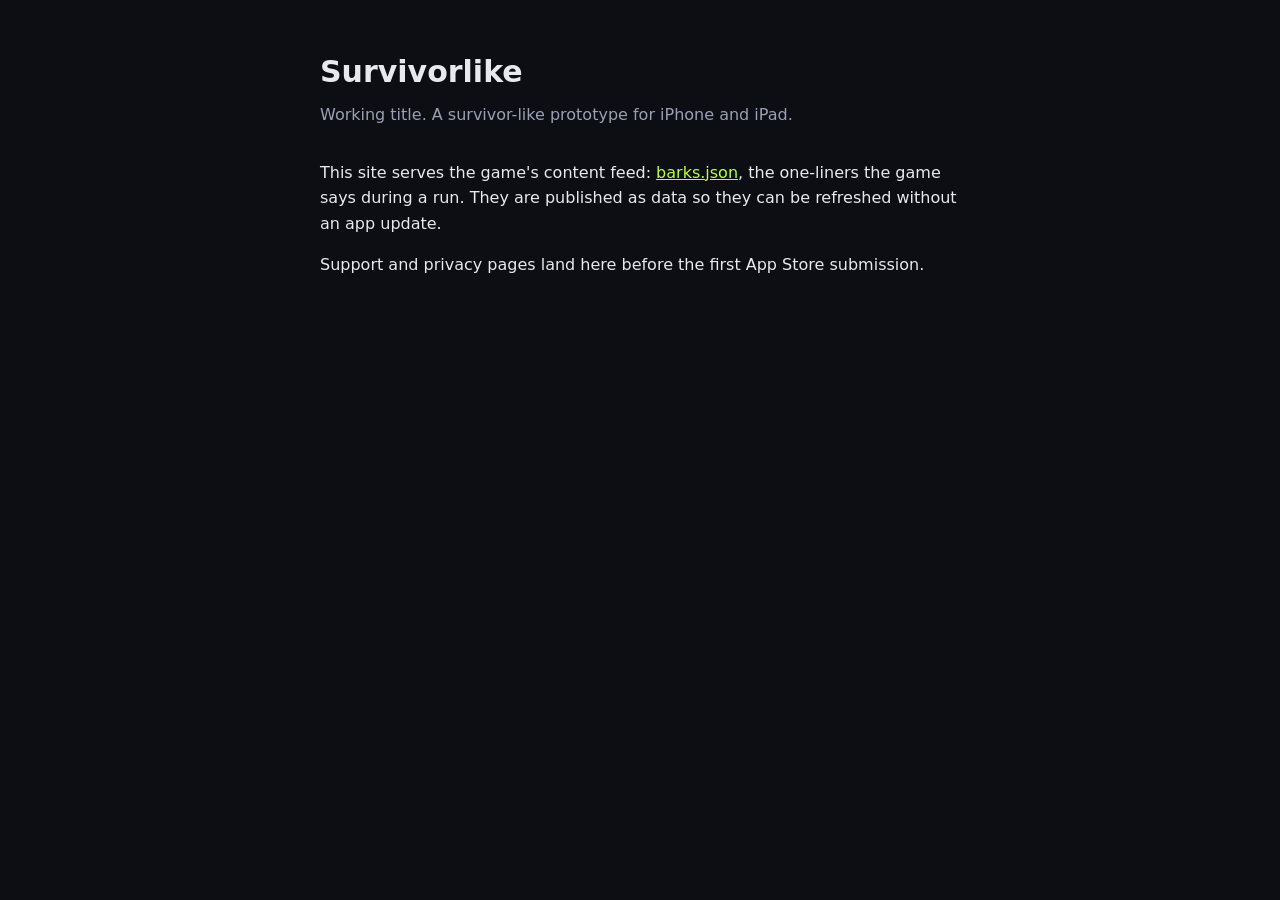
==== index.html @ 548262b1 "Content feed and a placeholder page barks.json is the game's bark feed; the app validates it before " ====
<!doctype html>
<meta charset="utf-8">
<meta name="viewport" content="width=device-width,initial-scale=1">
<title>Survivorlike</title>
<style>
  :root { color-scheme: dark; }
  body { margin: 0; padding: 48px 20px; background: #0d0e14; color: #e8e8ef;
         font: 16px/1.6 -apple-system, BlinkMacSystemFont, "Segoe UI", system-ui, sans-serif; }
  main { max-width: 640px; margin: 0 auto; }
  h1 { font-size: 30px; margin: 0 0 6px; }
  p.sub { color: #9aa0b4; margin: 0 0 32px; }
  code { background: #1a1c26; padding: 2px 6px; border-radius: 5px; font-size: 14px; }
  a { color: #b6ff3d; }
</style>
<main>
  <h1>Survivorlike</h1>
  <p class="sub">Working title. A survivor-like prototype for iPhone and iPad.</p>
  <p>This site serves the game's content feed: <a href="barks.json">barks.json</a>, the one-liners
     the game says during a run. They are published as data so they can be refreshed without an
     app update.</p>
  <p>Support and privacy pages land here before the first App Store submission.</p>
</main>
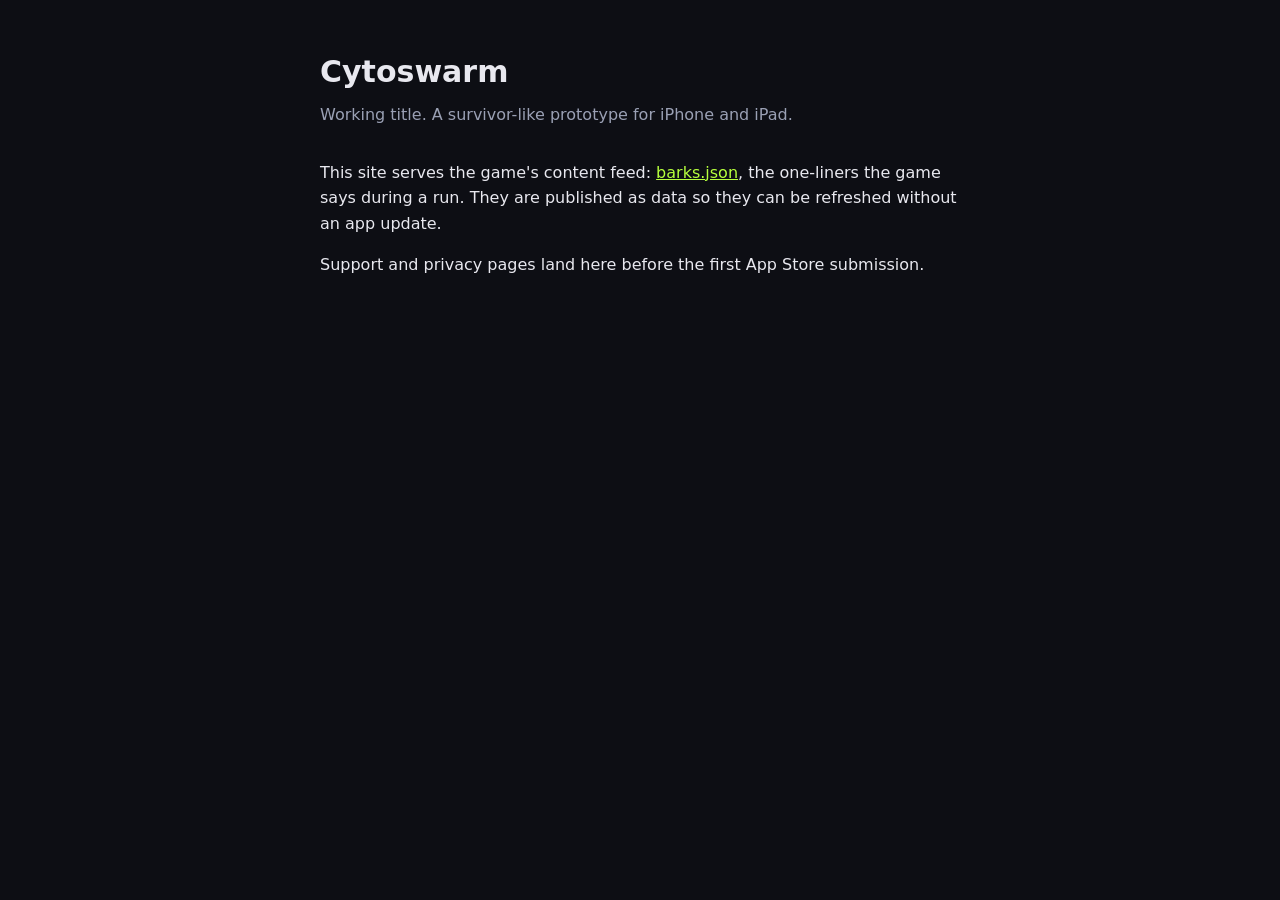
==== commit f84740e7: "The app has a name: Cytoswarm" ====
--- a/index.html
+++ b/index.html
@@ -1,7 +1,7 @@
 <!doctype html>
 <meta charset="utf-8">
 <meta name="viewport" content="width=device-width,initial-scale=1">
-<title>Survivorlike</title>
+<title>Cytoswarm</title>
 <style>
   :root { color-scheme: dark; }
   body { margin: 0; padding: 48px 20px; background: #0d0e14; color: #e8e8ef;
@@ -13,7 +13,7 @@
   a { color: #b6ff3d; }
 </style>
 <main>
-  <h1>Survivorlike</h1>
+  <h1>Cytoswarm</h1>
   <p class="sub">Working title. A survivor-like prototype for iPhone and iPad.</p>
   <p>This site serves the game's content feed: <a href="barks.json">barks.json</a>, the one-liners
      the game says during a run. They are published as data so they can be refreshed without an
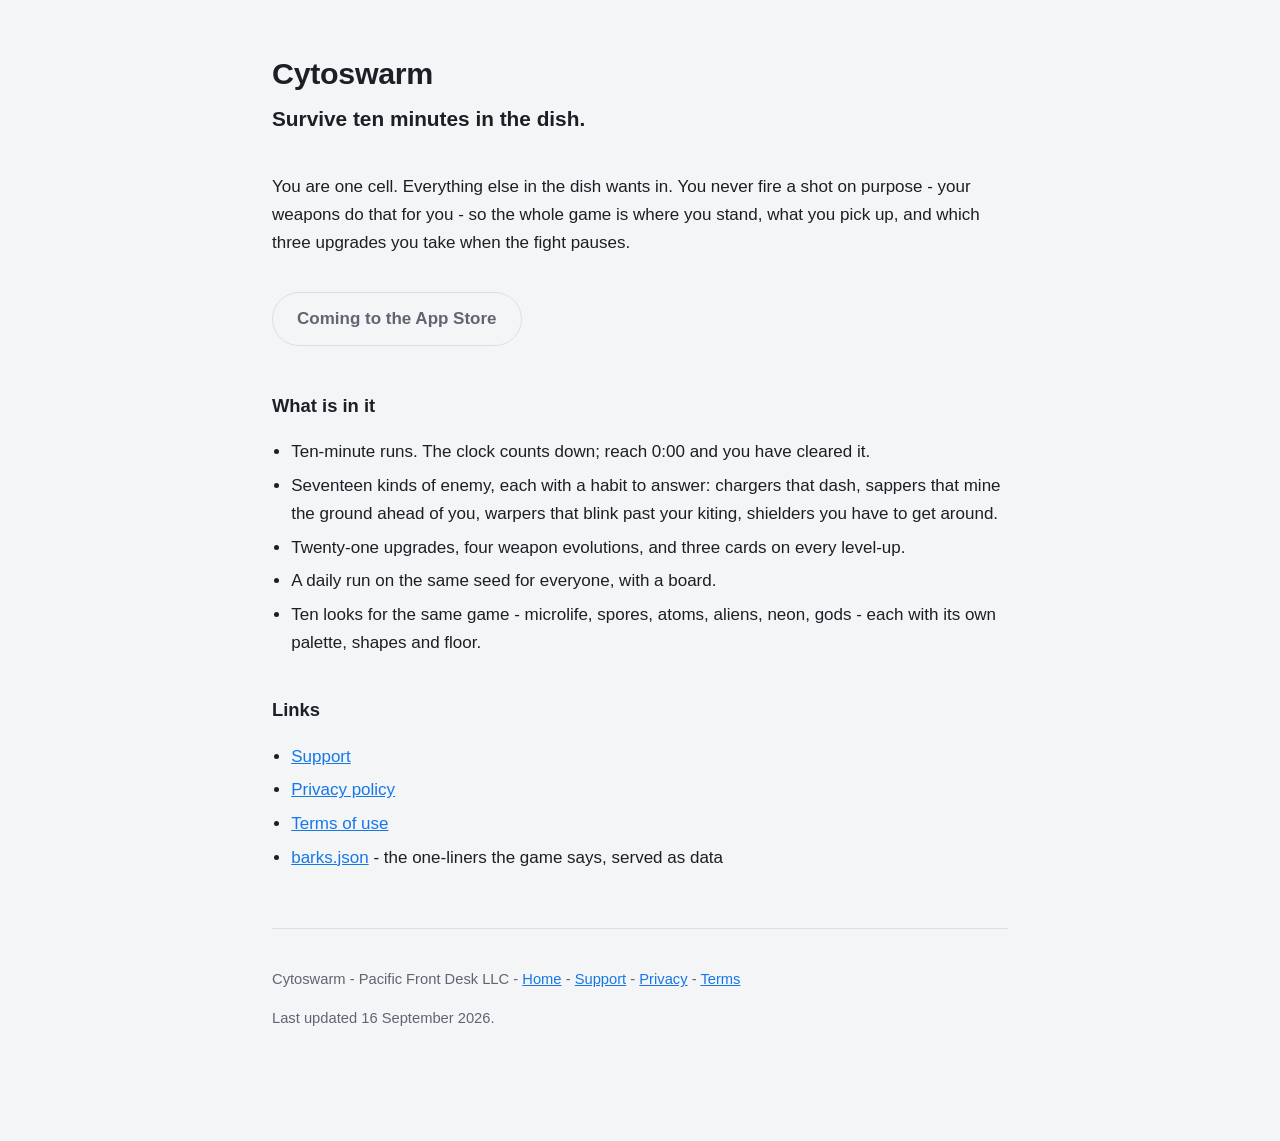
==== commit add31102: "Support, privacy and terms pages Required before submission. The privacy page says exactly what leav" ====
--- a/index.html
+++ b/index.html
@@ -1,22 +1,44 @@
 <!doctype html>
+<html lang="en">
+<head>
 <meta charset="utf-8">
-<meta name="viewport" content="width=device-width,initial-scale=1">
-<title>Cytoswarm</title>
-<style>
-  :root { color-scheme: dark; }
-  body { margin: 0; padding: 48px 20px; background: #0d0e14; color: #e8e8ef;
-         font: 16px/1.6 -apple-system, BlinkMacSystemFont, "Segoe UI", system-ui, sans-serif; }
-  main { max-width: 640px; margin: 0 auto; }
-  h1 { font-size: 30px; margin: 0 0 6px; }
-  p.sub { color: #9aa0b4; margin: 0 0 32px; }
-  code { background: #1a1c26; padding: 2px 6px; border-radius: 5px; font-size: 14px; }
-  a { color: #b6ff3d; }
-</style>
-<main>
-  <h1>Cytoswarm</h1>
-  <p class="sub">Working title. A survivor-like prototype for iPhone and iPad.</p>
-  <p>This site serves the game's content feed: <a href="barks.json">barks.json</a>, the one-liners
-     the game says during a run. They are published as data so they can be refreshed without an
-     app update.</p>
-  <p>Support and privacy pages land here before the first App Store submission.</p>
-</main>
+<meta name="viewport" content="width=device-width, initial-scale=1">
+<title>Cytoswarm - Survivor Roguelike</title>
+<link rel="stylesheet" href="style.css">
+</head>
+<body>
+<div class="hero">
+  <div>
+    <h1>Cytoswarm</h1>
+    <p class="tagline">Survive ten minutes in the dish.</p>
+  </div>
+</div>
+<p>You are one cell. Everything else in the dish wants in. You never fire a shot on purpose - your
+weapons do that for you - so the whole game is where you stand, what you pick up, and which three
+upgrades you take when the fight pauses.</p>
+<p class="cta">Coming to the App Store</p>
+
+<h2>What is in it</h2>
+<ul>
+  <li>Ten-minute runs. The clock counts down; reach 0:00 and you have cleared it.</li>
+  <li>Seventeen kinds of enemy, each with a habit to answer: chargers that dash, sappers that mine
+      the ground ahead of you, warpers that blink past your kiting, shielders you have to get around.</li>
+  <li>Twenty-one upgrades, four weapon evolutions, and three cards on every level-up.</li>
+  <li>A daily run on the same seed for everyone, with a board.</li>
+  <li>Ten looks for the same game - microlife, spores, atoms, aliens, neon, gods - each with its own
+      palette, shapes and floor.</li>
+</ul>
+
+<h2>Links</h2>
+<ul>
+  <li><a href="support.html">Support</a></li>
+  <li><a href="privacy.html">Privacy policy</a></li>
+  <li><a href="terms.html">Terms of use</a></li>
+  <li><a href="barks.json">barks.json</a> - the one-liners the game says, served as data</li>
+</ul>
+<footer>
+<p>Cytoswarm - Pacific Front Desk LLC - <a href="index.html">Home</a> - <a href="support.html">Support</a> - <a href="privacy.html">Privacy</a> - <a href="terms.html">Terms</a></p>
+<p>Last updated 16 September 2026.</p>
+</footer>
+</body>
+</html>
--- a/style.css
+++ b/style.css
@@ -0,0 +1,25 @@
+:root { color-scheme: light dark; }
+body {
+  margin: 0 auto; padding: 48px 24px 96px; max-width: 46rem;
+  font: 17px/1.65 -apple-system, BlinkMacSystemFont, "Segoe UI", Roboto, sans-serif;
+  color: #1c1f26; background: #F4F5F7;
+}
+h1 { font-size: 1.9rem; letter-spacing: -0.01em; margin: 0 0 0.25rem; }
+h2 { font-size: 1.15rem; margin: 2.4rem 0 0.6rem; }
+.sub { color: #5f6672; margin: 0 0 2.5rem; }
+ul { padding-left: 1.2rem; }
+li { margin: 0.35rem 0; }
+a { color: #1677E8; }
+code { background: rgba(120,130,150,0.14); padding: 2px 6px; border-radius: 5px; font-size: 0.9em; }
+footer { margin-top: 3.5rem; padding-top: 1.5rem; border-top: 1px solid #DCDFE5; color: #5f6672; font-size: 0.92rem; }
+.hero { display: flex; align-items: center; gap: 20px; margin-bottom: 1.8rem; }
+.tagline { font-size: 1.3rem; font-weight: 650; margin: 0 0 0.5rem; }
+.cta { display: inline-block; margin: 1.1rem 0 0.4rem; padding: 12px 24px; border-radius: 999px;
+       background: transparent; color: #5f6672; border: 1.5px solid #DCDFE5; cursor: default; font-weight: 600; }
+@media (prefers-color-scheme: dark) {
+  body { color: #E8E8EF; background: #0d0e14; }
+  .sub, footer { color: #9aa0b4; }
+  footer { border-top-color: #22242f; }
+  a { color: #b6ff3d; }
+  .cta { color: #9aa0b4; border-color: #22242f; }
+}
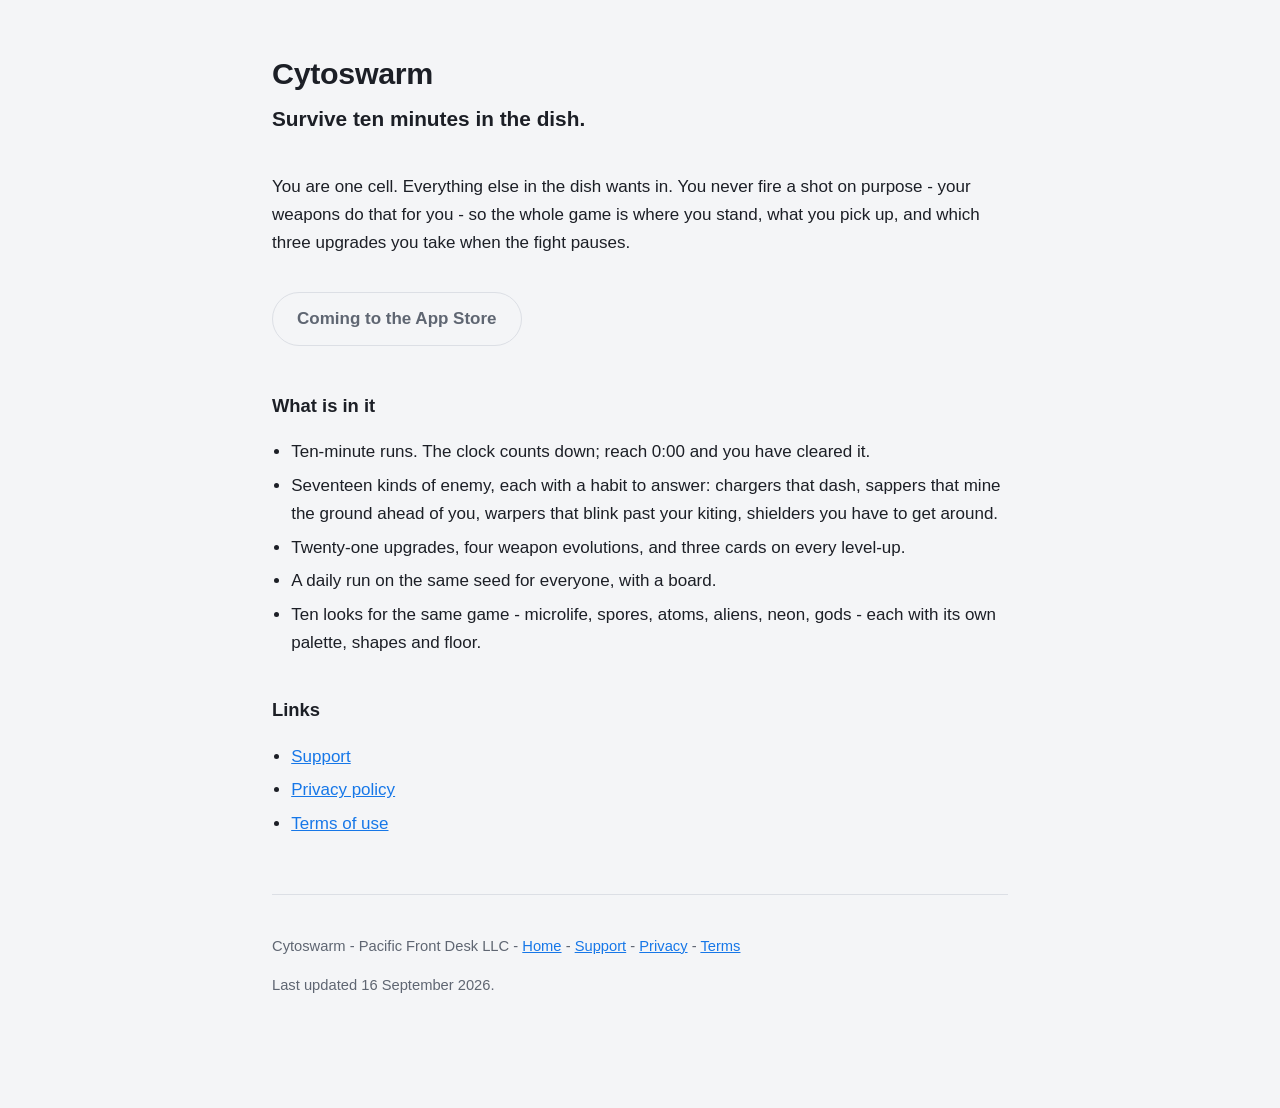
==== commit d71c7e32: "Move the feed off a guessable path Not linked from the site, disallowed in robots.txt, and named so " ====
--- a/index.html
+++ b/index.html
@@ -34,7 +34,6 @@
   <li><a href="support.html">Support</a></li>
   <li><a href="privacy.html">Privacy policy</a></li>
   <li><a href="terms.html">Terms of use</a></li>
-  <li><a href="barks.json">barks.json</a> - the one-liners the game says, served as data</li>
 </ul>
 <footer>
 <p>Cytoswarm - Pacific Front Desk LLC - <a href="index.html">Home</a> - <a href="support.html">Support</a> - <a href="privacy.html">Privacy</a> - <a href="terms.html">Terms</a></p>
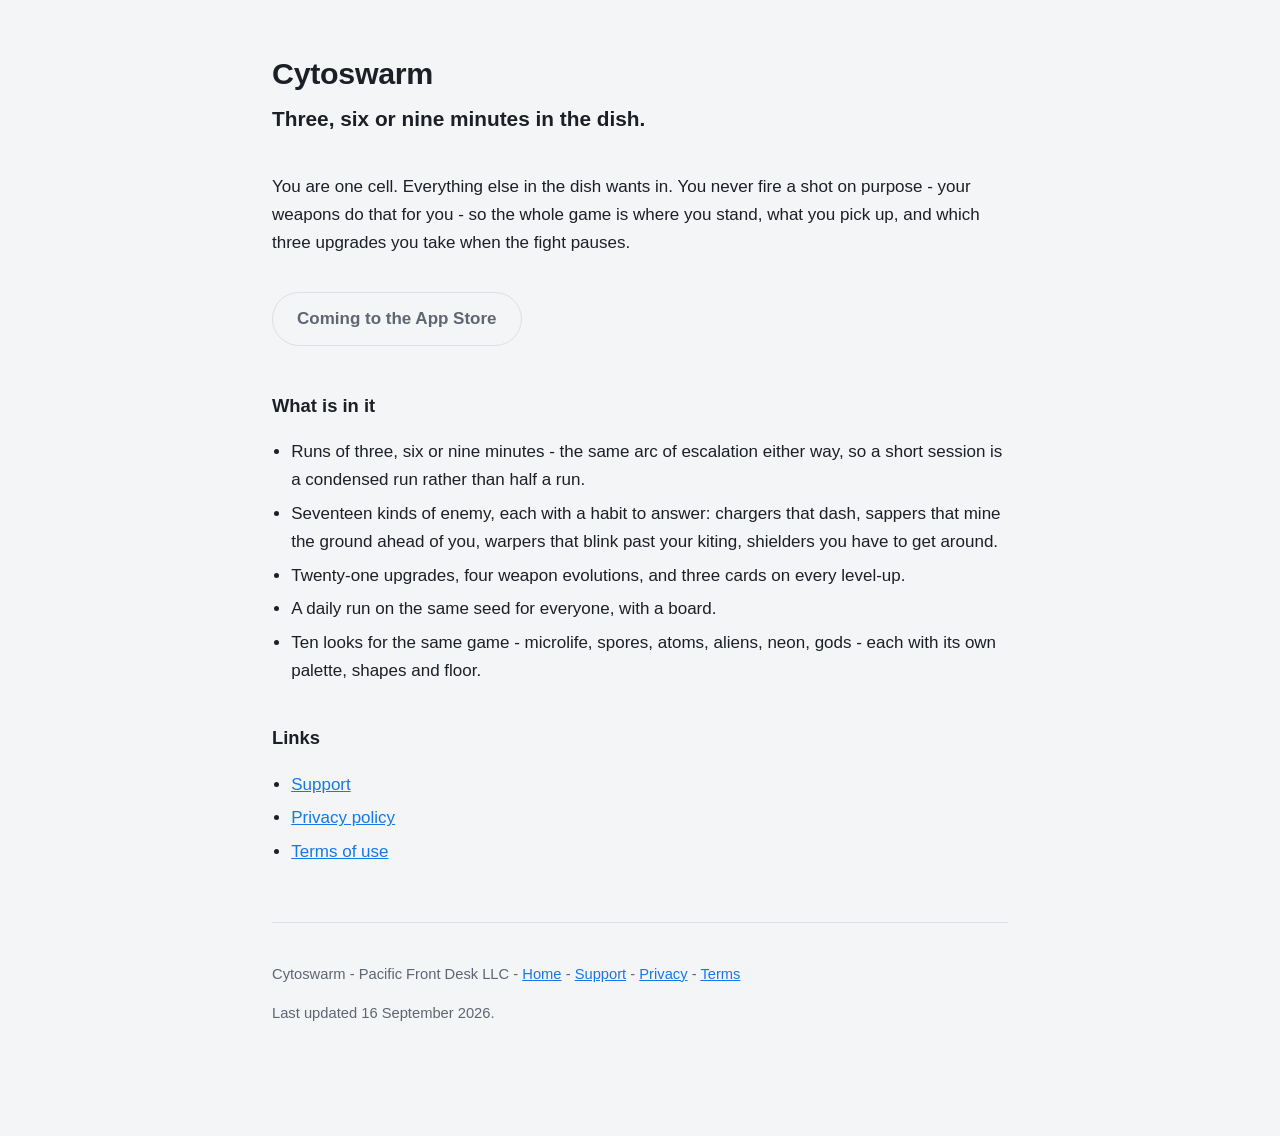
==== commit 26d409db: "Feed version 6, and the site no longer promises ten minutes" ====
--- a/index.html
+++ b/index.html
@@ -10,7 +10,7 @@
 <div class="hero">
   <div>
     <h1>Cytoswarm</h1>
-    <p class="tagline">Survive ten minutes in the dish.</p>
+    <p class="tagline">Three, six or nine minutes in the dish.</p>
   </div>
 </div>
 <p>You are one cell. Everything else in the dish wants in. You never fire a shot on purpose - your
@@ -20,7 +20,7 @@
 
 <h2>What is in it</h2>
 <ul>
-  <li>Ten-minute runs. The clock counts down; reach 0:00 and you have cleared it.</li>
+  <li>Runs of three, six or nine minutes - the same arc of escalation either way, so a short session is a condensed run rather than half a run.</li>
   <li>Seventeen kinds of enemy, each with a habit to answer: chargers that dash, sappers that mine
       the ground ahead of you, warpers that blink past your kiting, shielders you have to get around.</li>
   <li>Twenty-one upgrades, four weapon evolutions, and three cards on every level-up.</li>
